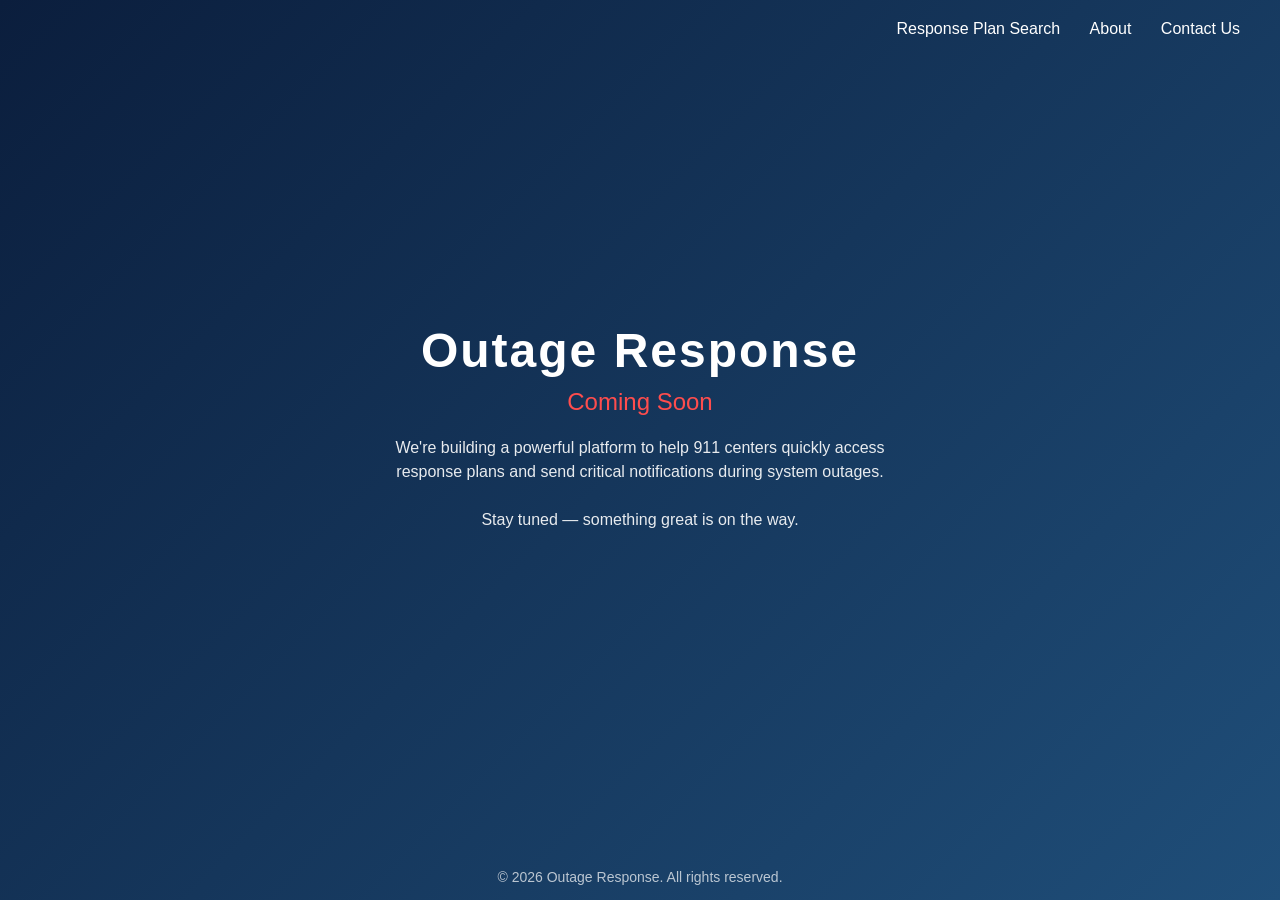
==== index.html @ 1f15481e "Add files via upload" ====
<!DOCTYPE html>
<html lang="en">
<head>
  <meta charset="UTF-8">
  <title>Outage Response</title>
  <meta name="viewport" content="width=device-width, initial-scale=1.0">

  <style>
    * {
      margin: 0;
      padding: 0;
      box-sizing: border-box;
      font-family: Arial, Helvetica, sans-serif;
    }

    body {
      background: linear-gradient(135deg, #0b1e3d, #1f4e79);
      color: white;
      height: 100vh;
      display: flex;
      flex-direction: column;
    }

    /* Navbar */
    .navbar {
      width: 100%;
      padding: 20px 40px;
      display: flex;
      justify-content: flex-end;
      position: absolute;
      top: 0;
      left: 0;
    }

    .nav-links a {
      color: white;
      text-decoration: none;
      margin-left: 25px;
      font-size: 16px;
      transition: 0.3s;
    }

    .nav-links a:hover {
      color: #ff4d4d;
    }

    /* Center Content */
    .container {
      flex: 1;
      display: flex;
      justify-content: center;
      align-items: center;
      text-align: center;
      flex-direction: column;
      padding: 20px;
    }

    h1 {
      font-size: 48px;
      margin-bottom: 10px;
      letter-spacing: 2px;
    }

    h2 {
      font-size: 24px;
      font-weight: normal;
      margin-bottom: 20px;
      color: #ff4d4d;
    }

    p {
      max-width: 500px;
      font-size: 16px;
      line-height: 1.5;
      opacity: 0.9;
    }

    /* Footer */
    .footer {
      text-align: center;
      padding: 15px;
      font-size: 14px;
      opacity: 0.7;
    }

    @media (max-width: 600px) {
      h1 {
        font-size: 32px;
      }

      h2 {
        font-size: 18px;
      }

      .nav-links a {
        margin-left: 15px;
        font-size: 14px;
      }
    }
  </style>
</head>

<body>

  <!-- Navbar -->
  <div class="navbar">
    <div class="nav-links">
      <a href="#">Response Plan Search</a>
      <a href="#">About</a>
      <a href="#">Contact Us</a>
    </div>
  </div>

  <!-- Main Content -->
  <div class="container">
    <h1>Outage Response</h1>
    <h2>Coming Soon</h2>
    <p>
      We're building a powerful platform to help 911 centers quickly access response plans
      and send critical notifications during system outages.
      <br><br>
      Stay tuned — something great is on the way.
    </p>
  </div>

  <!-- Footer -->
  <div class="footer">
    © 2026 Outage Response. All rights reserved.
  </div>

</body>
</html>
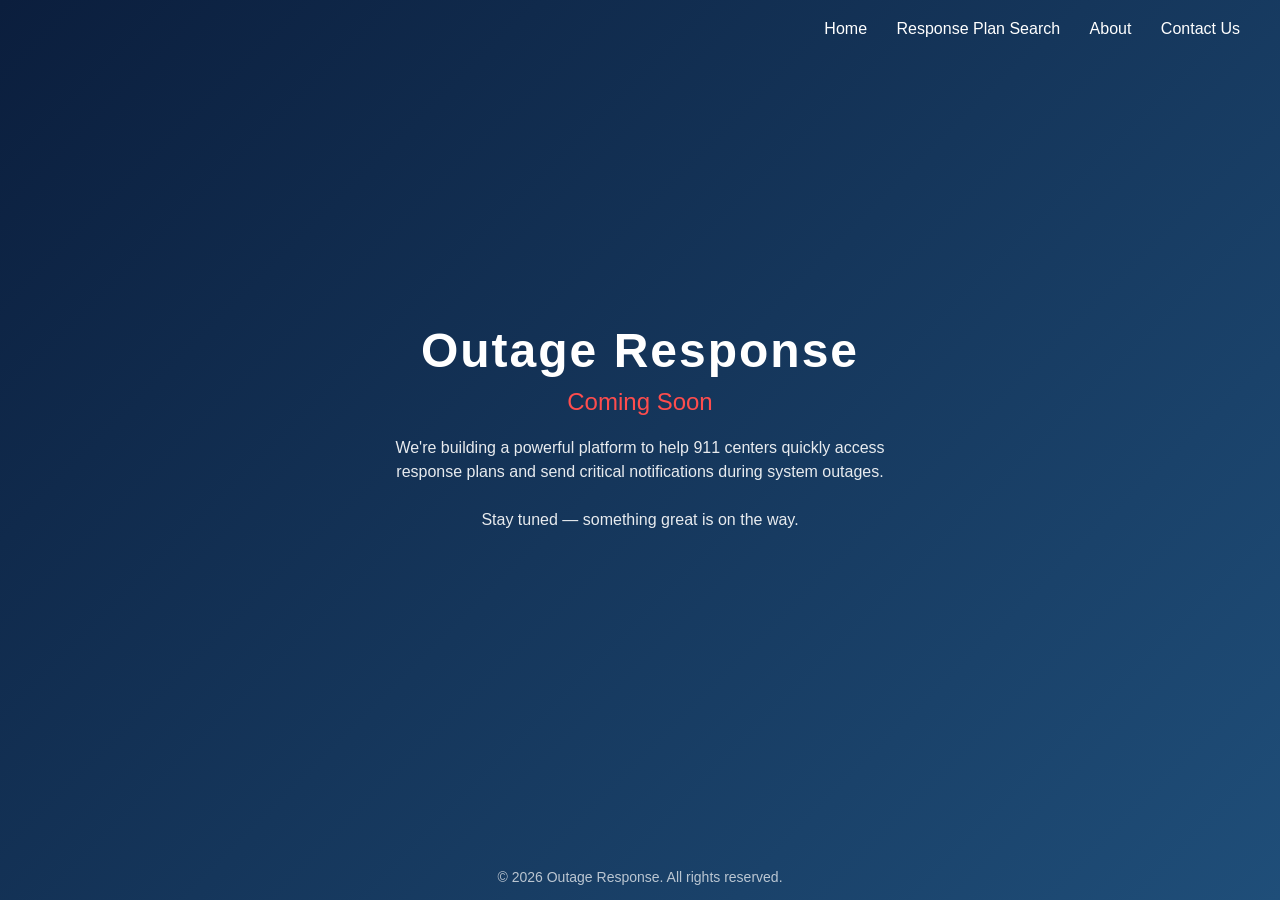
==== commit ffc2a0c7: "Add files via upload" ====
--- a/index.html
+++ b/index.html
@@ -105,9 +105,10 @@
   <!-- Navbar -->
   <div class="navbar">
     <div class="nav-links">
-      <a href="#">Response Plan Search</a>
-      <a href="#">About</a>
-      <a href="#">Contact Us</a>
+      <a href="https://outageresponse.com/">Home</a>
+      <a href="Response Plan Search/index.html">Response Plan Search</a>
+      <a href="about.html">About</a>
+      <a href="contact.html">Contact Us</a>
     </div>
   </div>
 
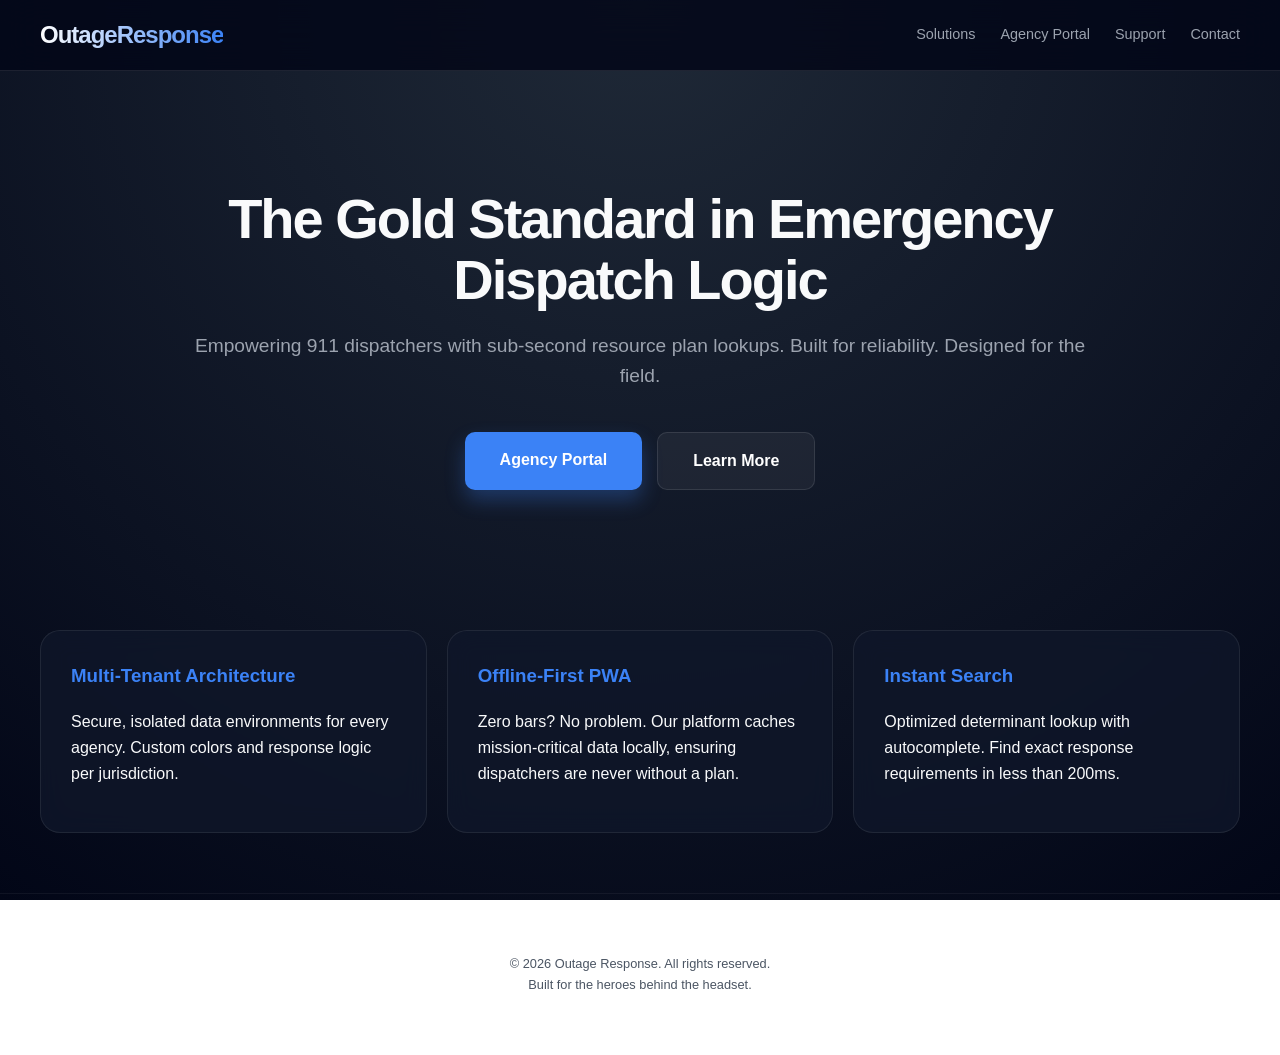
==== commit a1db335c: "Add files via upload" ====
--- a/index.html
+++ b/index.html
@@ -2,132 +2,266 @@
 <html lang="en">
 <head>
   <meta charset="UTF-8">
-  <title>Outage Response</title>
   <meta name="viewport" content="width=device-width, initial-scale=1.0">
-
+  <title>Outage Response | Mission Critical Dispatch Solutions</title>
   <style>
-    * {
+    :root {
+      --bg-gradient: radial-gradient(circle at top, #1f2937, #020617);
+      --card-bg: rgba(15, 23, 42, 0.8);
+      --accent: #3b82f6;
+      --text-main: #f9fafb;
+      --text-dim: #9ca3af;
+      --nav-height: 70px;
+    }
+
+    body {
       margin: 0;
       padding: 0;
-      box-sizing: border-box;
-      font-family: Arial, Helvetica, sans-serif;
-    }
-
-    body {
-      background: linear-gradient(135deg, #0b1e3d, #1f4e79);
-      color: white;
-      height: 100vh;
-      display: flex;
-      flex-direction: column;
-    }
-
-    /* Navbar */
-    .navbar {
-      width: 100%;
-      padding: 20px 40px;
-      display: flex;
-      justify-content: flex-end;
-      position: absolute;
+      font-family: -apple-system, BlinkMacSystemFont, "Segoe UI", Roboto, sans-serif;
+      background: var(--bg-gradient);
+      background-attachment: fixed;
+      color: var(--text-main);
+      line-height: 1.6;
+      overflow-x: hidden; /* Prevents side-scrolling on mobile */
+    }
+
+    /* --- FIXED NAVBAR --- */
+    nav {
+      position: fixed;
       top: 0;
       left: 0;
+      right: 0;
+      height: var(--nav-height);
+      padding: 0 40px;
+      display: flex;
+      justify-content: space-between;
+      align-items: center;
+      backdrop-filter: blur(20px);
+      -webkit-backdrop-filter: blur(20px);
+      z-index: 2000;
+      border-bottom: 1px solid rgba(255, 255, 255, 0.1);
+      background: rgba(2, 6, 23, 0.8);
+    }
+
+    .logo {
+      font-size: 1.5rem;
+      font-weight: 800;
+      letter-spacing: -1px;
+      background: linear-gradient(to right, #fff, var(--accent));
+      -webkit-background-clip: text;
+      -webkit-text-fill-color: transparent;
+      text-decoration: none;
+    }
+
+    /* --- DESKTOP NAV --- */
+    .nav-links {
+      display: flex;
+      align-items: center;
     }
 
     .nav-links a {
-      color: white;
+      color: var(--text-dim);
       text-decoration: none;
       margin-left: 25px;
-      font-size: 16px;
-      transition: 0.3s;
-    }
-
-    .nav-links a:hover {
-      color: #ff4d4d;
-    }
-
-    /* Center Content */
-    .container {
-      flex: 1;
+      font-size: 0.9rem;
+      transition: color 0.3s;
+    }
+
+    .nav-links a:hover { color: #fff; }
+
+    /* --- HAMBURGER MENU --- */
+    .menu-toggle {
+      display: none;
+      flex-direction: column;
+      cursor: pointer;
+      gap: 5px;
+    }
+
+    .bar {
+      width: 25px;
+      height: 3px;
+      background-color: #fff;
+      transition: all 0.3s ease;
+      border-radius: 2px;
+    }
+
+    /* --- HERO SECTION --- */
+    header {
+      text-align: center;
+      padding: calc(var(--nav-height) + 80px) 20px 80px 20px;
+      max-width: 900px;
+      margin: 0 auto;
+    }
+
+    h1 {
+      font-size: 3.5rem;
+      margin-bottom: 20px;
+      line-height: 1.1;
+      letter-spacing: -2px;
+    }
+
+    header p {
+      font-size: 1.2rem;
+      color: var(--text-dim);
+      margin-bottom: 40px;
+    }
+
+    .btn-group {
       display: flex;
       justify-content: center;
-      align-items: center;
-      text-align: center;
-      flex-direction: column;
-      padding: 20px;
-    }
-
-    h1 {
-      font-size: 48px;
-      margin-bottom: 10px;
-      letter-spacing: 2px;
-    }
-
-    h2 {
-      font-size: 24px;
-      font-weight: normal;
-      margin-bottom: 20px;
-      color: #ff4d4d;
-    }
-
-    p {
-      max-width: 500px;
-      font-size: 16px;
-      line-height: 1.5;
-      opacity: 0.9;
-    }
-
-    /* Footer */
-    .footer {
-      text-align: center;
-      padding: 15px;
-      font-size: 14px;
-      opacity: 0.7;
-    }
-
-    @media (max-width: 600px) {
-      h1 {
-        font-size: 32px;
+      gap: 15px;
+    }
+
+    .primary-btn {
+      padding: 15px 35px;
+      background: var(--accent);
+      color: #fff;
+      text-decoration: none;
+      border-radius: 10px;
+      font-weight: 600;
+      box-shadow: 0 10px 20px rgba(59, 130, 246, 0.3);
+      transition: 0.2s;
+    }
+
+    .secondary-btn {
+      padding: 15px 35px;
+      background: rgba(255, 255, 255, 0.05);
+      color: #fff;
+      text-decoration: none;
+      border-radius: 10px;
+      font-weight: 600;
+      border: 1px solid rgba(255, 255, 255, 0.1);
+    }
+
+    /* --- FEATURES --- */
+    .features {
+      display: grid;
+      grid-template-columns: repeat(auto-fit, minmax(280px, 1fr));
+      gap: 20px;
+      padding: 60px 20px;
+      max-width: 1200px;
+      margin: 0 auto;
+    }
+
+    .feat-card {
+      background: var(--card-bg);
+      padding: 30px;
+      border-radius: 20px;
+      border: 1px solid rgba(255, 255, 255, 0.08);
+      backdrop-filter: blur(12px);
+    }
+
+    .feat-card h3 { color: var(--accent); margin-top: 0; }
+
+    /* --- MOBILE STYLES --- */
+    @media (max-width: 768px) {
+      nav { padding: 0 20px; }
+      
+      .menu-toggle { display: flex; }
+
+      /* The Navigation Drawer */
+      .nav-links {
+        display: flex;
+        flex-direction: column;
+        width: 100%;
+        position: absolute;
+        top: -450px; /* Hide above screen */
+        left: 0;
+        transition: 0.4s cubic-bezier(0.175, 0.885, 0.32, 1.275);
+        background: rgba(2, 6, 23, 0.98);
+        backdrop-filter: blur(25px);
+        border-bottom: 1px solid rgba(255, 255, 255, 0.1);
+        padding: 40px 0;
+        text-align: center;
+        z-index: 1999;
       }
 
-      h2 {
-        font-size: 18px;
+      .nav-links.active {
+        top: var(--nav-height); /* Slide into view */
       }
 
       .nav-links a {
-        margin-left: 15px;
-        font-size: 14px;
+        margin: 20px 0;
+        font-size: 1.4rem;
+        margin-left: 0;
+        display: block;
       }
+
+      /* Hamburger to X Animation */
+      .menu-toggle.is-active .bar:nth-child(2) { opacity: 0; }
+      .menu-toggle.is-active .bar:nth-child(1) { transform: translateY(8px) rotate(45deg); }
+      .menu-toggle.is-active .bar:nth-child(3) { transform: translateY(-8px) rotate(-45deg); }
+
+      h1 { font-size: 2.5rem; }
+      header { padding-top: calc(var(--nav-height) + 40px); }
+      .btn-group { flex-direction: column; }
     }
   </style>
 </head>
-
 <body>
 
-  <!-- Navbar -->
-  <div class="navbar">
-    <div class="nav-links">
-      <a href="https://outageresponse.com/">Home</a>
-      <a href="Response Plan Search/index.html">Response Plan Search</a>
-      <a href="about.html">About</a>
-      <a href="contact.html">Contact Us</a>
-    </div>
-  </div>
-
-  <!-- Main Content -->
-  <div class="container">
-    <h1>Outage Response</h1>
-    <h2>Coming Soon</h2>
-    <p>
-      We're building a powerful platform to help 911 centers quickly access response plans
-      and send critical notifications during system outages.
-      <br><br>
-      Stay tuned — something great is on the way.
-    </p>
-  </div>
-
-  <!-- Footer -->
-  <div class="footer">
-    © 2026 Outage Response. All rights reserved.
-  </div>
+  <nav>
+    <a href="index.html" class="logo">OutageResponse</a>
+    
+    <div class="menu-toggle" id="mobile-menu">
+      <span class="bar"></span>
+      <span class="bar"></span>
+      <span class="bar"></span>
+    </div>
+
+    <div class="nav-links" id="nav-links">
+      <a href="solutions.html">Solutions</a>
+      <a href="app/index.html">Agency Portal</a>
+      <a href="support.html">Support</a>
+      <a href="contact.html">Contact</a>
+    </div>
+  </nav>
+
+  <header>
+    <h1>The Gold Standard in Emergency Dispatch Logic</h1>
+    <p>Empowering 911 dispatchers with sub-second resource plan lookups. Built for reliability. Designed for the field.</p>
+    <div class="btn-group">
+      <a href="app/index.html" class="primary-btn">Agency Portal</a>
+      <a href="solutions.html" class="secondary-btn">Learn More</a>
+    </div>
+  </header>
+
+  <section class="features">
+    <div class="feat-card">
+      <h3>Multi-Tenant Architecture</h3>
+      <p>Secure, isolated data environments for every agency. Custom colors and response logic per jurisdiction.</p>
+    </div>
+    <div class="feat-card">
+      <h3>Offline-First PWA</h3>
+      <p>Zero bars? No problem. Our platform caches mission-critical data locally, ensuring dispatchers are never without a plan.</p>
+    </div>
+    <div class="feat-card">
+      <h3>Instant Search</h3>
+      <p>Optimized determinant lookup with autocomplete. Find exact response requirements in less than 200ms.</p>
+    </div>
+  </section>
+
+  <footer style="text-align: center; padding: 60px 40px; color: #4b5563; font-size: 0.8rem; border-top: 1px solid rgba(255,255,255,0.05);">
+    &copy; 2026 Outage Response. All rights reserved.<br>Built for the heroes behind the headset.
+  </footer>
+
+  <script>
+    const menu = document.querySelector('#mobile-menu');
+    const menuLinks = document.querySelector('#nav-links');
+
+    menu.addEventListener('click', function() {
+      menu.classList.toggle('is-active');
+      menuLinks.classList.toggle('active');
+    });
+
+    // Close menu when a link is clicked
+    document.querySelectorAll('.nav-links a').forEach(link => {
+      link.addEventListener('click', () => {
+        menu.classList.remove('is-active');
+        menuLinks.classList.remove('active');
+      });
+    });
+  </script>
 
 </body>
 </html>
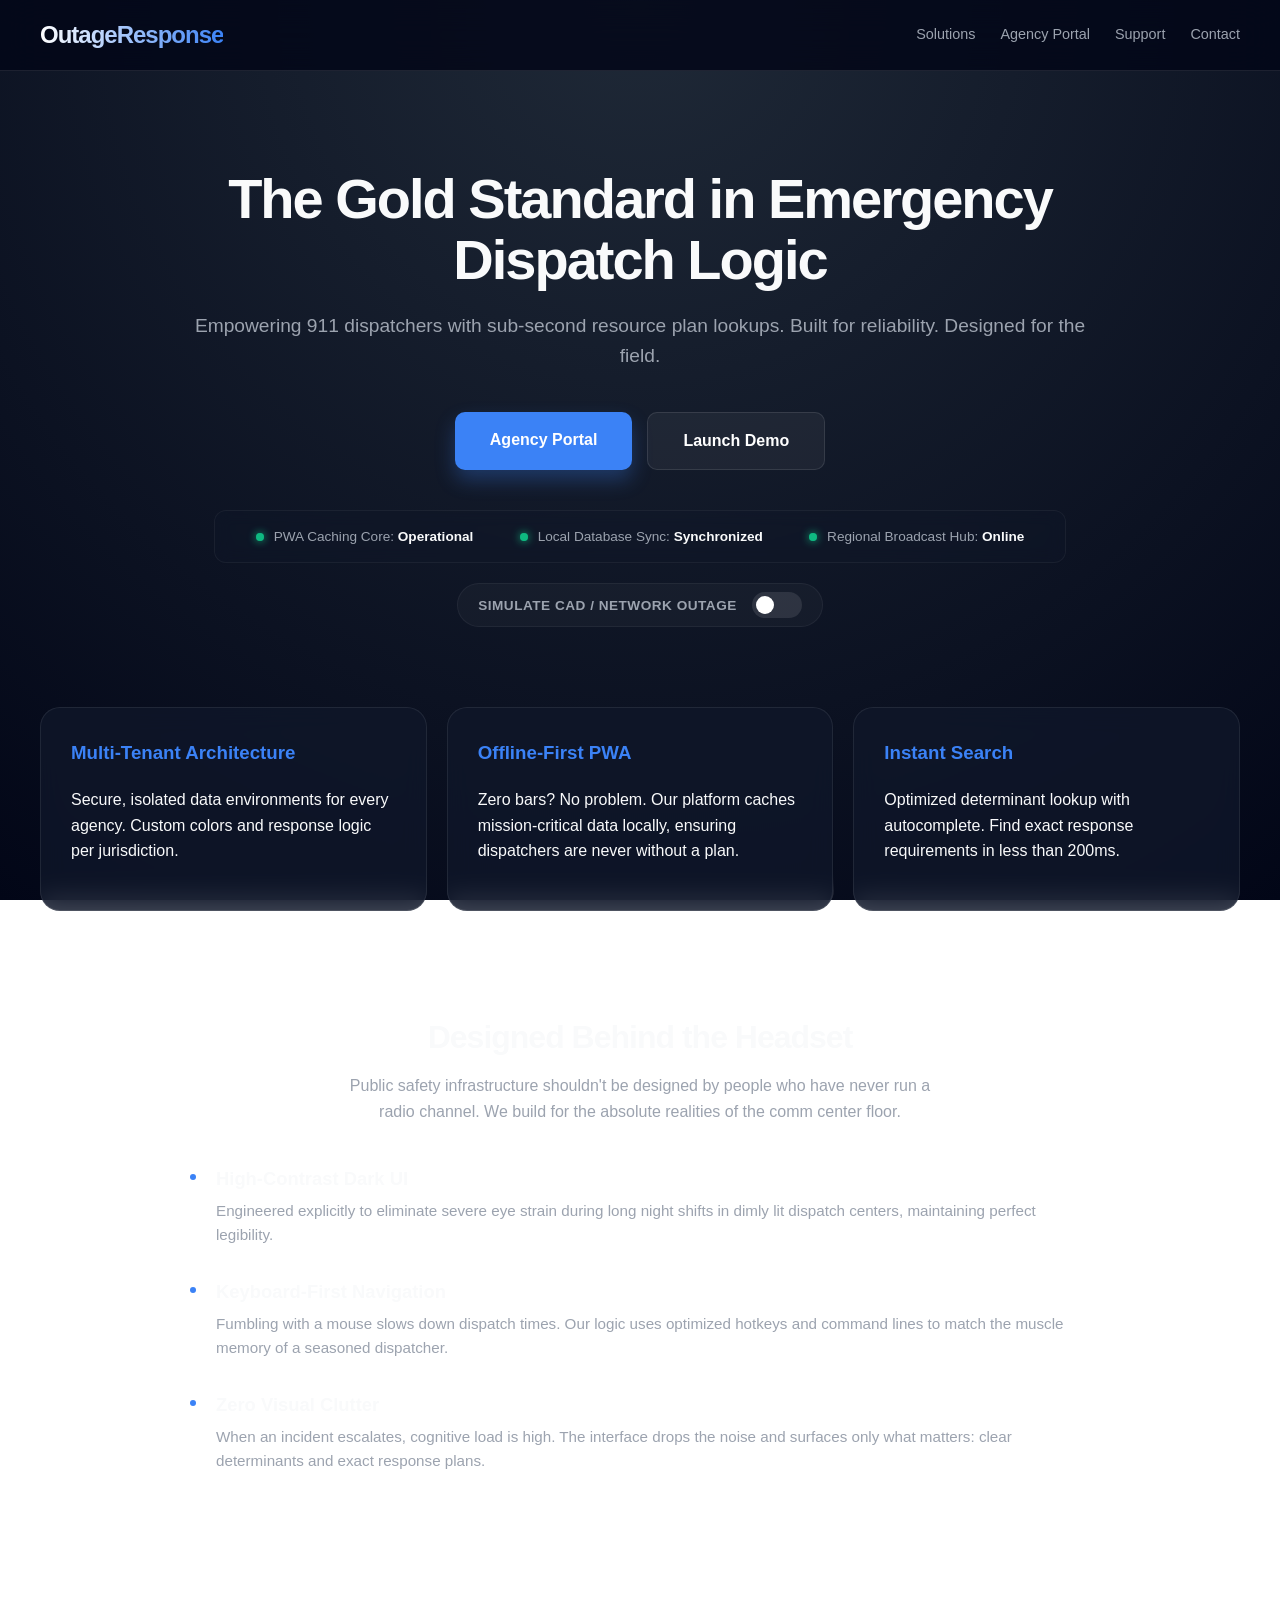
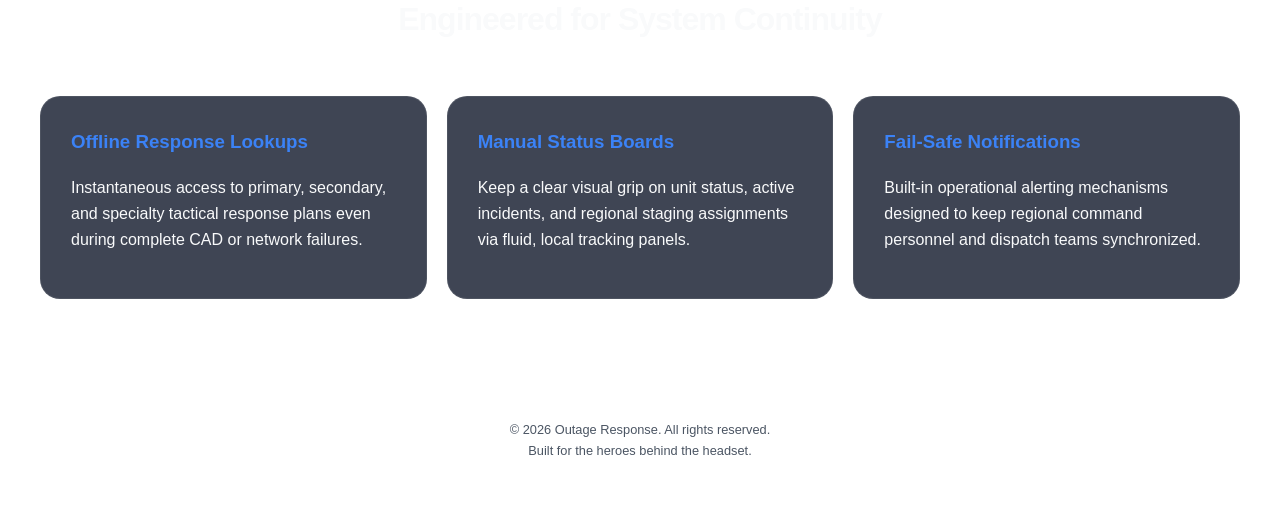
==== commit bc5343be: "Add files via upload" ====
--- a/index.html
+++ b/index.html
@@ -12,6 +12,10 @@
       --text-main: #f9fafb;
       --text-dim: #9ca3af;
       --nav-height: 70px;
+      
+      /* Status Colors */
+      --status-green: #10b981;
+      --status-red: #ef4444;
     }
 
     body {
@@ -88,7 +92,7 @@
     /* --- HERO SECTION --- */
     header {
       text-align: center;
-      padding: calc(var(--nav-height) + 80px) 20px 80px 20px;
+      padding: calc(var(--nav-height) + 60px) 20px 40px 20px;
       max-width: 900px;
       margin: 0 auto;
     }
@@ -131,17 +135,195 @@
       border-radius: 10px;
       font-weight: 600;
       border: 1px solid rgba(255, 255, 255, 0.1);
-    }
-
-    /* --- FEATURES --- */
-    .features {
+      transition: all 0.3s;
+    }
+
+    .secondary-btn:hover {
+      background: rgba(255, 255, 255, 0.1);
+      border-color: var(--accent);
+    }
+
+    /* --- LIVE SYSTEM STATUS BAR --- */
+    .status-container {
+      max-width: 800px;
+      margin: 0 auto 20px auto;
+      padding: 15px 25px;
+      background: rgba(15, 23, 42, 0.4);
+      border: 1px solid rgba(255, 255, 255, 0.05);
+      border-radius: 12px;
+      backdrop-filter: blur(8px);
+      -webkit-backdrop-filter: blur(8px);
+      display: flex;
+      justify-content: space-around;
+      align-items: center;
+      flex-wrap: wrap;
+      gap: 15px;
+      transition: border 0.3s;
+    }
+
+    .status-container.offline-active {
+      border-color: rgba(239, 68, 68, 0.3);
+    }
+
+    .status-item {
+      display: flex;
+      align-items: center;
+      gap: 10px;
+      font-size: 0.85rem;
+      font-weight: 500;
+      color: var(--text-dim);
+    }
+
+    .status-item strong {
+      color: var(--text-main);
+      transition: color 0.3s;
+    }
+
+    .status-dot {
+      width: 8px;
+      height: 8px;
+      border-radius: 50%;
+      position: relative;
+    }
+
+    .status-dot.online {
+      background-color: var(--status-green);
+      box-shadow: 0 0 8px var(--status-green);
+    }
+
+    .status-dot.online::after {
+      content: '';
+      position: absolute;
+      width: 100%;
+      height: 100%;
+      background-color: var(--status-green);
+      border-radius: 50%;
+      animation: pulseGreen 2s infinite;
+      top: 0;
+      left: 0;
+      opacity: 0.4;
+    }
+
+    .status-dot.offline {
+      background-color: var(--status-red);
+      box-shadow: 0 0 8px var(--status-red);
+    }
+
+    .status-dot.offline::after {
+      content: '';
+      position: absolute;
+      width: 100%;
+      height: 100%;
+      background-color: var(--status-red);
+      border-radius: 50%;
+      animation: pulseRed 1s infinite;
+      top: 0;
+      left: 0;
+      opacity: 0.4;
+    }
+
+    @keyframes pulseGreen {
+      0% { transform: scale(1); opacity: 0.4; }
+      70% { transform: scale(2.5); opacity: 0; }
+      100% { transform: scale(1); opacity: 0; }
+    }
+
+    @keyframes pulseRed {
+      0% { transform: scale(1); opacity: 0.6; }
+      70% { transform: scale(2.2); opacity: 0; }
+      100% { transform: scale(1); opacity: 0; }
+    }
+
+    /* --- INTERACTIVE SIMULATION TOGGLE --- */
+    .sim-module {
+      max-width: 800px;
+      margin: 0 auto 40px auto;
+      display: flex;
+      flex-direction: column;
+      align-items: center;
+      gap: 12px;
+    }
+
+    .toggle-wrapper {
+      display: flex;
+      align-items: center;
+      gap: 15px;
+      background: rgba(255, 255, 255, 0.03);
+      padding: 8px 20px;
+      border-radius: 30px;
+      border: 1px solid rgba(255, 255, 255, 0.05);
+    }
+
+    .toggle-label {
+      font-size: 0.85rem;
+      font-weight: 600;
+      letter-spacing: 0.5px;
+      text-transform: uppercase;
+      color: var(--text-dim);
+    }
+
+    .switch {
+      position: relative;
+      display: inline-block;
+      width: 50px;
+      height: 26px;
+    }
+
+    .switch input { opacity: 0; width: 0; height: 0; }
+
+    .slider {
+      position: absolute;
+      cursor: pointer;
+      top: 0; left: 0; right: 0; bottom: 0;
+      background-color: rgba(255, 255, 255, 0.1);
+      transition: .3s;
+      border-radius: 34px;
+    }
+
+    .slider:before {
+      position: absolute;
+      content: "";
+      height: 18px; width: 18px;
+      left: 4px; bottom: 4px;
+      background-color: white;
+      transition: .3s;
+      border-radius: 50%;
+    }
+
+    input:checked + .slider { background-color: var(--status-red); }
+    input:checked + .slider:before { transform: translateX(24px); }
+
+    /* Outage Alert Banner (Hidden by default) */
+    .outage-banner {
+      width: 100%;
+      padding: 12px;
+      background: rgba(239, 68, 68, 0.15);
+      border: 1px dashed var(--status-red);
+      color: #fca5a5;
+      border-radius: 8px;
+      font-size: 0.9rem;
+      text-align: center;
+      display: none;
+      animation: fadeIn 0.3s ease-in-out;
+    }
+
+    @keyframes fadeIn {
+      from { opacity: 0; transform: translateY(-5px); }
+      to { opacity: 1; transform: translateY(0); }
+    }
+
+    /* --- LAYOUT GRIDS & SECTIONS --- */
+    .features, .capabilities {
       display: grid;
       grid-template-columns: repeat(auto-fit, minmax(280px, 1fr));
       gap: 20px;
-      padding: 60px 20px;
+      padding: 40px 20px;
       max-width: 1200px;
       margin: 0 auto;
     }
+
+    .features { padding-top: 40px; }
+    .capabilities { padding-bottom: 60px; }
 
     .feat-card {
       background: var(--card-bg);
@@ -149,9 +331,64 @@
       border-radius: 20px;
       border: 1px solid rgba(255, 255, 255, 0.08);
       backdrop-filter: blur(12px);
+      -webkit-backdrop-filter: blur(12px);
     }
 
     .feat-card h3 { color: var(--accent); margin-top: 0; }
+
+    .section-title {
+      text-align: center;
+      font-size: 2rem;
+      margin-top: 60px;
+      margin-bottom: 10px;
+      letter-spacing: -1px;
+    }
+
+    .section-subtitle {
+      text-align: center;
+      color: var(--text-dim);
+      max-width: 600px;
+      margin: 0 auto 40px auto;
+      padding: 0 20px;
+      font-size: 1rem;
+    }
+
+    /* --- CLEAN TRUST LIST (NO TILES) --- */
+    .trust-list {
+      max-width: 900px;
+      margin: 0 auto;
+      padding: 0 20px 60px 20px;
+    }
+
+    .trust-row {
+      display: flex;
+      align-items: flex-start;
+      margin-bottom: 30px;
+      gap: 20px;
+    }
+
+    .trust-row:last-child { margin-bottom: 0; }
+
+    .trust-text h4 {
+      margin: 0 0 5px 0;
+      font-size: 1.15rem;
+      color: var(--text-main);
+    }
+
+    .trust-text p {
+      margin: 0;
+      color: var(--text-dim);
+      font-size: 0.95rem;
+    }
+
+    .trust-icon-dot {
+      width: 6px;
+      height: 6px;
+      background-color: var(--accent);
+      border-radius: 50%;
+      margin-top: 10px;
+      flex-shrink: 0;
+    }
 
     /* --- MOBILE STYLES --- */
     @media (max-width: 768px) {
@@ -159,13 +396,12 @@
       
       .menu-toggle { display: flex; }
 
-      /* The Navigation Drawer */
       .nav-links {
         display: flex;
         flex-direction: column;
         width: 100%;
         position: absolute;
-        top: -450px; /* Hide above screen */
+        top: -450px;
         left: 0;
         transition: 0.4s cubic-bezier(0.175, 0.885, 0.32, 1.275);
         background: rgba(2, 6, 23, 0.98);
@@ -176,9 +412,7 @@
         z-index: 1999;
       }
 
-      .nav-links.active {
-        top: var(--nav-height); /* Slide into view */
-      }
+      .nav-links.active { top: var(--nav-height); }
 
       .nav-links a {
         margin: 20px 0;
@@ -187,14 +421,17 @@
         display: block;
       }
 
-      /* Hamburger to X Animation */
       .menu-toggle.is-active .bar:nth-child(2) { opacity: 0; }
       .menu-toggle.is-active .bar:nth-child(1) { transform: translateY(8px) rotate(45deg); }
       .menu-toggle.is-active .bar:nth-child(3) { transform: translateY(-8px) rotate(-45deg); }
 
       h1 { font-size: 2.5rem; }
-      header { padding-top: calc(var(--nav-height) + 40px); }
+      .section-title { font-size: 1.75rem; }
+      header { padding-top: calc(var(--nav-height) + 30px); }
       .btn-group { flex-direction: column; }
+      .status-container { flex-direction: column; align-items: flex-start; padding-left: 40px; }
+      .trust-row { flex-direction: column; gap: 5px; }
+      .trust-icon-dot { display: none; }
     }
   </style>
 </head>
@@ -222,9 +459,37 @@
     <p>Empowering 911 dispatchers with sub-second resource plan lookups. Built for reliability. Designed for the field.</p>
     <div class="btn-group">
       <a href="app/index.html" class="primary-btn">Agency Portal</a>
-      <a href="solutions.html" class="secondary-btn">Learn More</a>
+      <a href="demo.html" class="secondary-btn">Launch Demo</a>
     </div>
   </header>
+
+  <div class="status-container" id="status-container">
+    <div class="status-item">
+      <span class="status-dot online" id="dot-caching"></span>
+      <span>PWA Caching Core: <strong id="text-caching">Operational</strong></span>
+    </div>
+    <div class="status-item">
+      <span class="status-dot online" id="dot-sync"></span>
+      <span>Local Database Sync: <strong id="text-sync">Synchronized</strong></span>
+    </div>
+    <div class="status-item">
+      <span class="status-dot online" id="dot-hub"></span>
+      <span>Regional Broadcast Hub: <strong id="text-hub">Online</strong></span>
+    </div>
+  </div>
+
+  <div class="sim-module">
+    <div class="toggle-wrapper">
+      <span class="toggle-label">Simulate CAD / Network Outage</span>
+      <label class="switch">
+        <input type="checkbox" id="outage-toggle">
+        <span class="slider"></span>
+      </label>
+    </div>
+    <div class="outage-banner" id="outage-banner">
+      ⚠️ <strong>CRITICAL DATA LINK LOST:</strong> Primary network disconnected. Platform has seamlessly engaged local cache fallback. Lookups remain 100% operational.
+    </div>
+  </div>
 
   <section class="features">
     <div class="feat-card">
@@ -241,11 +506,60 @@
     </div>
   </section>
 
+  <hr style="border: 0; border-top: 1px solid rgba(255,255,255,0.05); max-width: 1200px; margin: 0 auto;">
+
+  <h2 class="section-title">Designed Behind the Headset</h2>
+  <p class="section-subtitle">Public safety infrastructure shouldn't be designed by people who have never run a radio channel. We build for the absolute realities of the comm center floor.</p>
+  
+  <div class="trust-list">
+    <div class="trust-row">
+      <div class="trust-icon-dot"></div>
+      <div class="trust-text">
+        <h4>High-Contrast Dark UI</h4>
+        <p>Engineered explicitly to eliminate severe eye strain during long night shifts in dimly lit dispatch centers, maintaining perfect legibility.</p>
+      </div>
+    </div>
+    <div class="trust-row">
+      <div class="trust-icon-dot"></div>
+      <div class="trust-text">
+        <h4>Keyboard-First Navigation</h4>
+        <p>Fumbling with a mouse slows down dispatch times. Our logic uses optimized hotkeys and command lines to match the muscle memory of a seasoned dispatcher.</p>
+      </div>
+    </div>
+    <div class="trust-row">
+      <div class="trust-icon-dot"></div>
+      <div class="trust-text">
+        <h4>Zero Visual Clutter</h4>
+        <p>When an incident escalates, cognitive load is high. The interface drops the noise and surfaces only what matters: clear determinants and exact response plans.</p>
+      </div>
+    </div>
+  </div>
+
+  <hr style="border: 0; border-top: 1px solid rgba(255,255,255,0.05); max-width: 1200px; margin: 0 auto;">
+
+  <h2 class="section-title">Engineered for System Continuity</h2>
+  
+  <section class="capabilities">
+    <div class="feat-card">
+      <h3>Offline Response Lookups</h3>
+      <p>Instantaneous access to primary, secondary, and specialty tactical response plans even during complete CAD or network failures.</p>
+    </div>
+    <div class="feat-card">
+      <h3>Manual Status Boards</h3>
+      <p>Keep a clear visual grip on unit status, active incidents, and regional staging assignments via fluid, local tracking panels.</p>
+    </div>
+    <div class="feat-card">
+      <h3>Fail-Safe Notifications</h3>
+      <p>Built-in operational alerting mechanisms designed to keep regional command personnel and dispatch teams synchronized.</p>
+    </div>
+  </section>
+
   <footer style="text-align: center; padding: 60px 40px; color: #4b5563; font-size: 0.8rem; border-top: 1px solid rgba(255,255,255,0.05);">
     &copy; 2026 Outage Response. All rights reserved.<br>Built for the heroes behind the headset.
   </footer>
 
   <script>
+    // Navigation script
     const menu = document.querySelector('#mobile-menu');
     const menuLinks = document.querySelector('#nav-links');
 
@@ -254,13 +568,57 @@
       menuLinks.classList.toggle('active');
     });
 
-    // Close menu when a link is clicked
     document.querySelectorAll('.nav-links a').forEach(link => {
       link.addEventListener('click', () => {
         menu.classList.remove('is-active');
         menuLinks.classList.remove('active');
       });
     });
+
+    // Interactive Outage Simulation Script
+    const toggle = document.querySelector('#outage-toggle');
+    const statusContainer = document.querySelector('#status-container');
+    const banner = document.querySelector('#outage-banner');
+    
+    const dotCaching = document.querySelector('#dot-caching');
+    const dotSync = document.querySelector('#dot-sync');
+    const dotHub = document.querySelector('#dot-hub');
+
+    const textCaching = document.querySelector('#text-caching');
+    const textSync = document.querySelector('#text-sync');
+    const textHub = document.querySelector('#text-hub');
+
+    toggle.addEventListener('change', function() {
+      if (this.checked) {
+        // Switch layout state to Offline
+        statusContainer.classList.add('offline-active');
+        banner.style.display = 'block';
+        
+        // PWA Caching remains working offline
+        dotCaching.className = 'status-dot online';
+        textCaching.textContent = 'Active (Offline Mode)';
+        
+        // Networked items fail
+        dotSync.className = 'status-dot offline';
+        textSync.textContent = 'Connection Lost';
+        
+        dotHub.className = 'status-dot offline';
+        textHub.textContent = 'Unavailable';
+      } else {
+        // Reset layout state to Online
+        statusContainer.classList.remove('offline-active');
+        banner.style.display = 'none';
+        
+        dotCaching.className = 'status-dot online';
+        textCaching.textContent = 'Operational';
+        
+        dotSync.className = 'status-dot online';
+        textSync.textContent = 'Synchronized';
+        
+        dotHub.className = 'status-dot online';
+        textHub.textContent = 'Online';
+      }
+    });
   </script>
 
 </body>
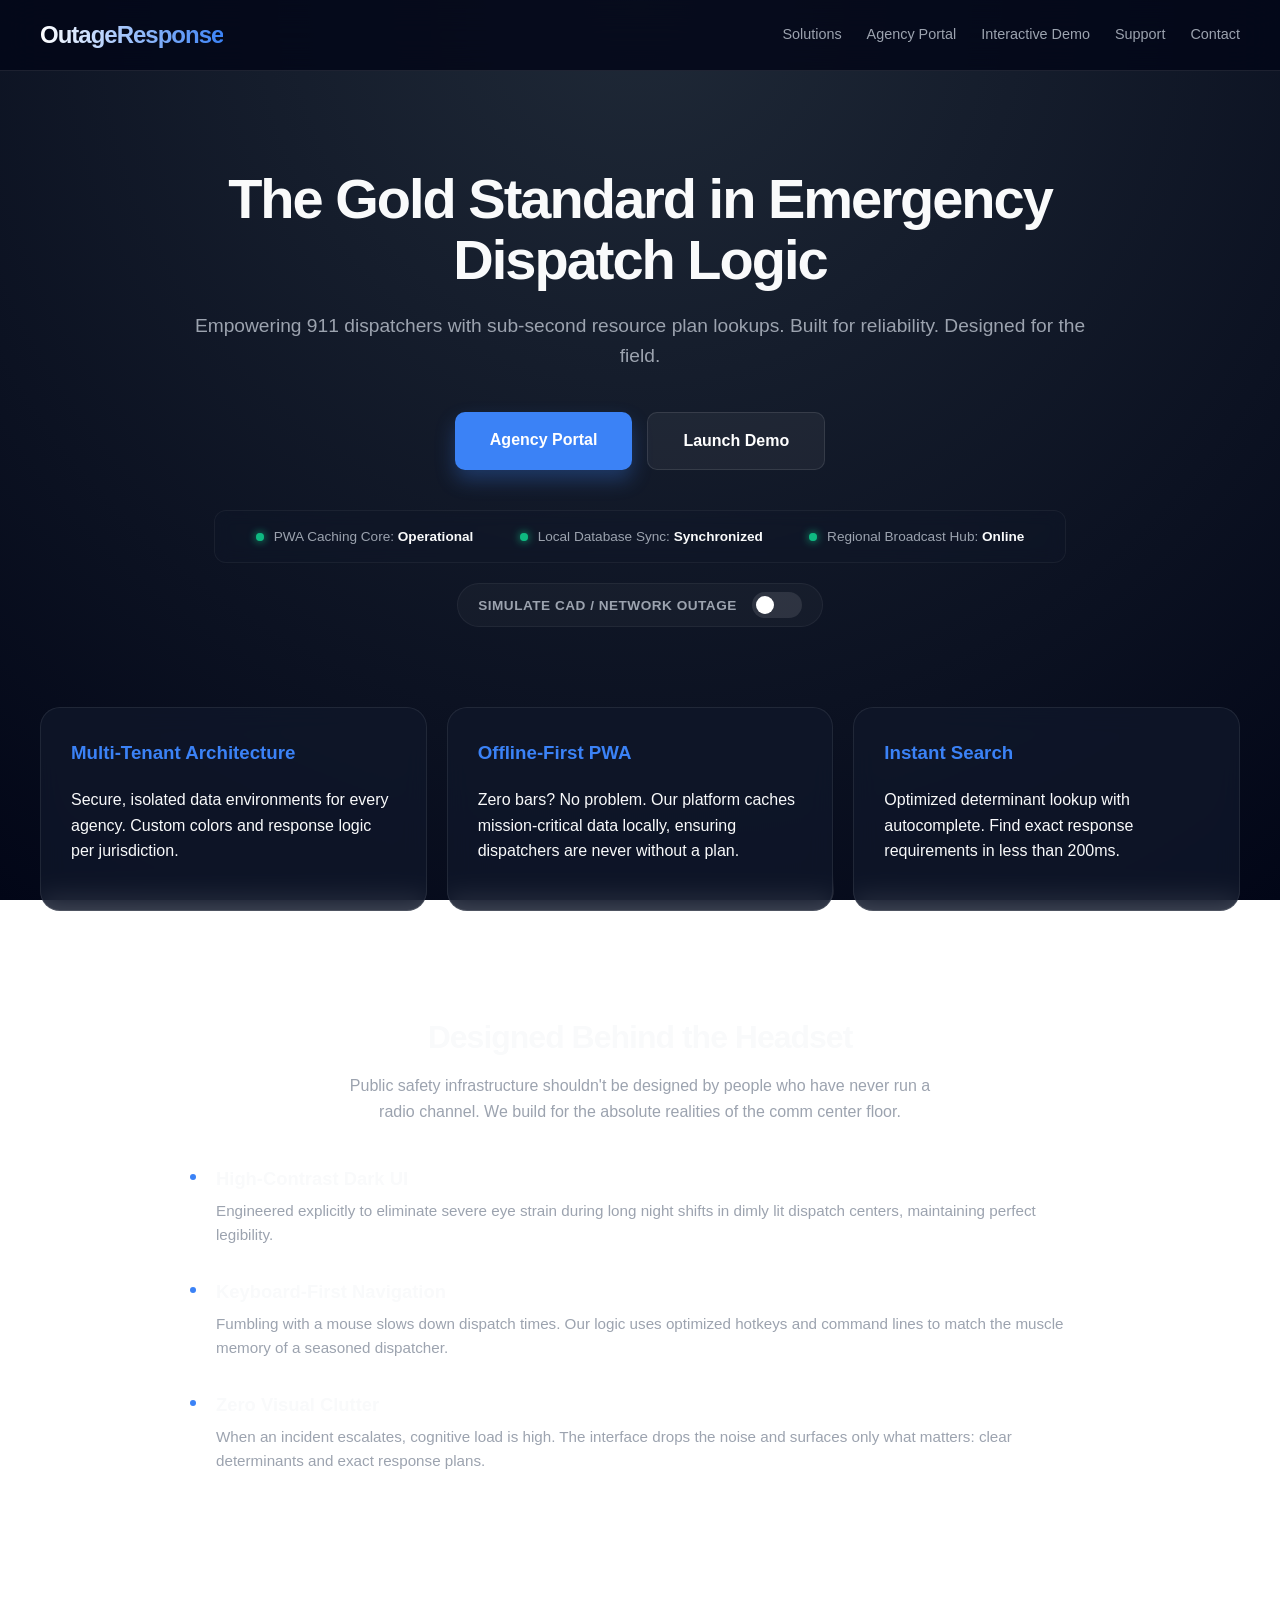
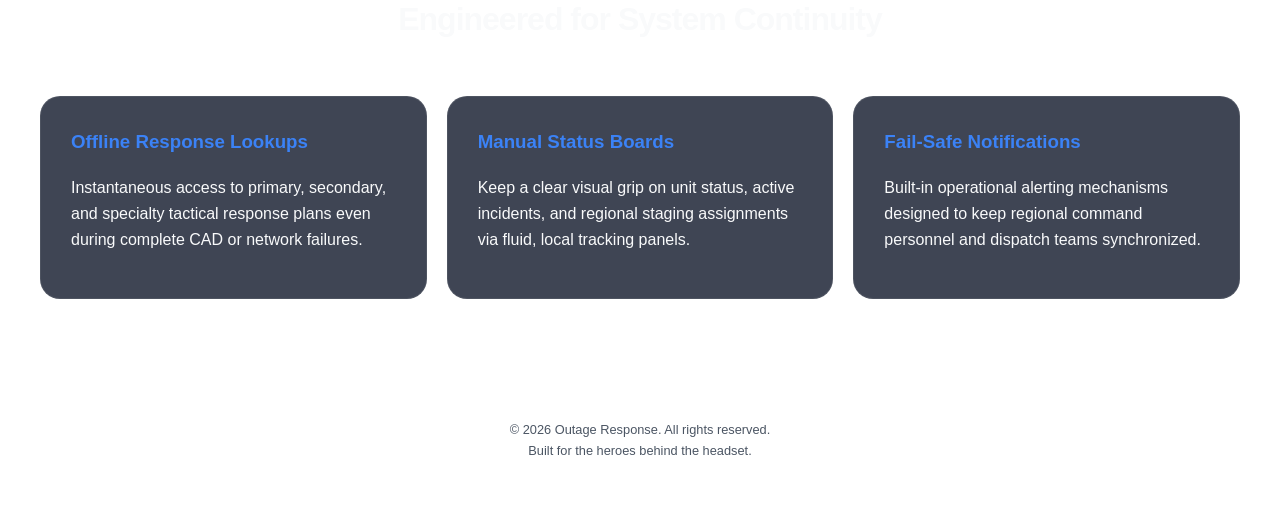
==== commit 53cbdf16: "Add files via upload" ====
--- a/index.html
+++ b/index.html
@@ -449,6 +449,7 @@
     <div class="nav-links" id="nav-links">
       <a href="solutions.html">Solutions</a>
       <a href="app/index.html">Agency Portal</a>
+      <a href="demo.html">Interactive Demo</a>
       <a href="support.html">Support</a>
       <a href="contact.html">Contact</a>
     </div>
